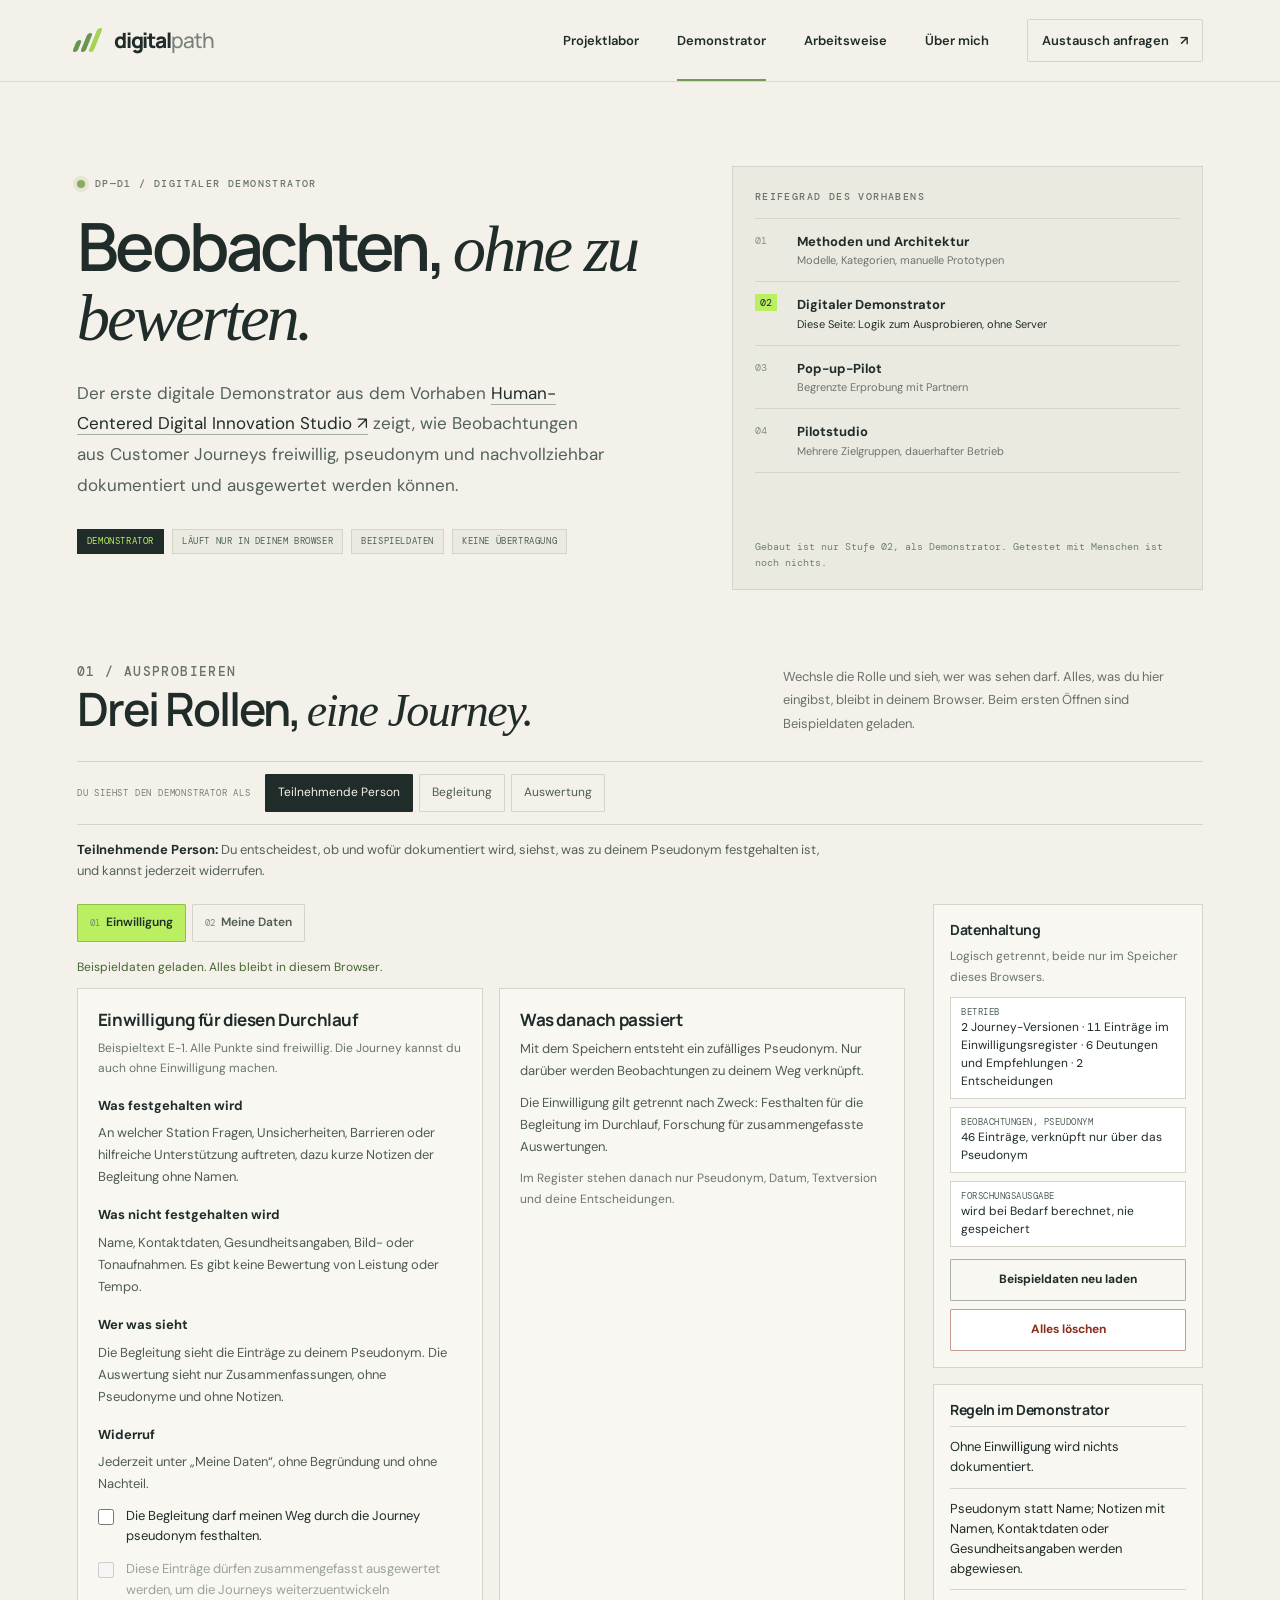
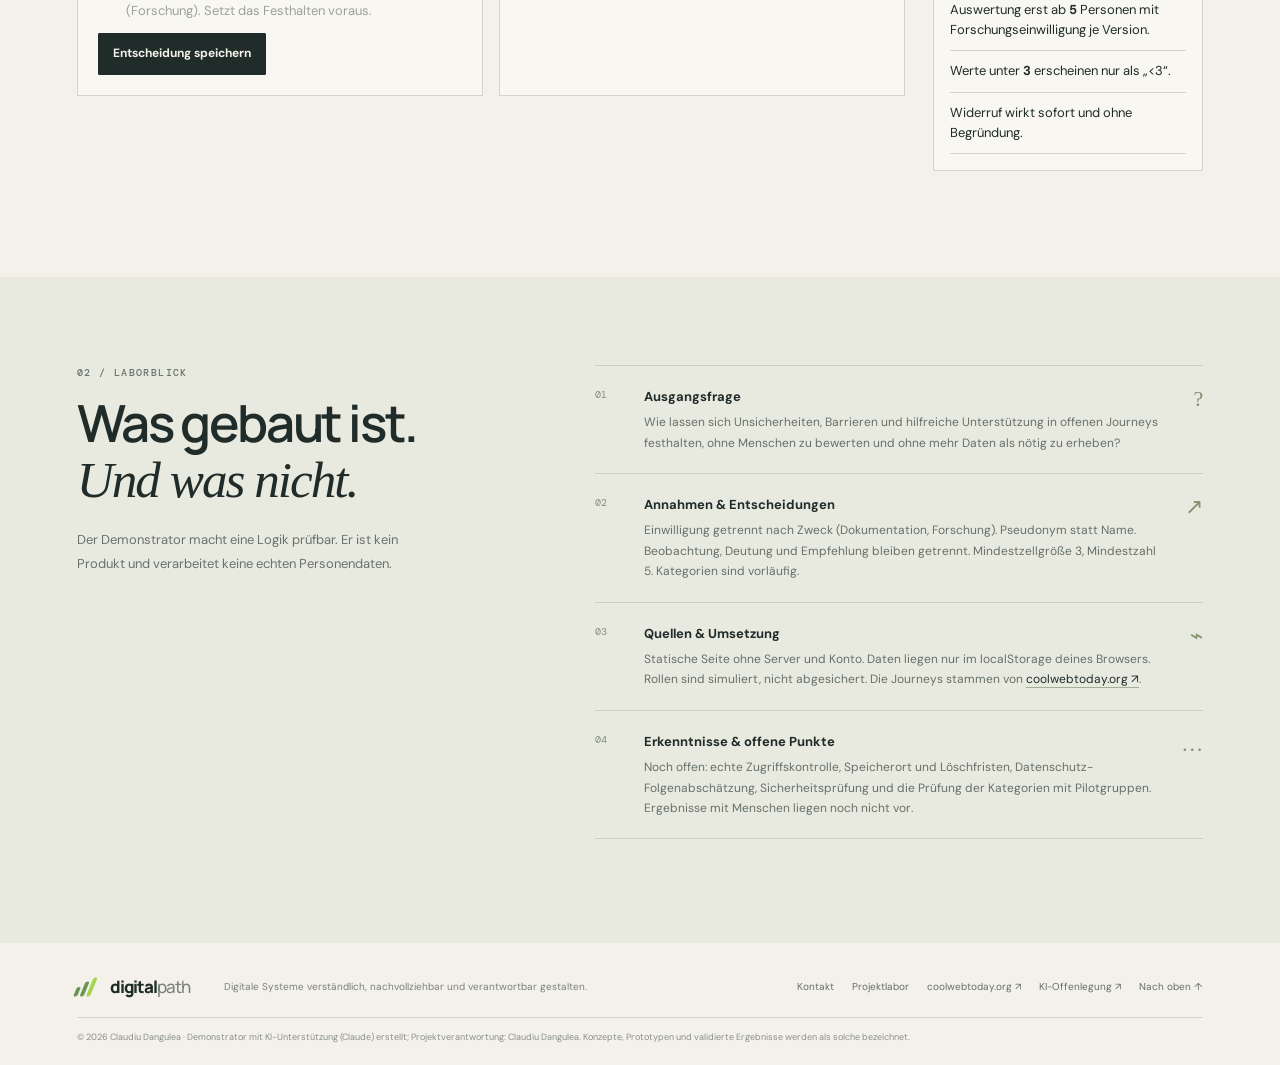
==== demonstrator/index.html @ 08c072a0 "Digitaler Demonstrator DP—D1 mit Einstieg im Projektlabor Co-Authored-By: Claude Opus 5.5 <noreply@a" ====
<!doctype html>
<html lang="de">
<head>
  <meta charset="utf-8">
  <meta name="viewport" content="width=device-width, initial-scale=1">
  <meta name="theme-color" content="#f3f1e9">
  <meta name="description" content="Erster digitaler Demonstrator im Digitalpath-Projektlabor: Beobachtungen aus Customer Journeys freiwillig, pseudonym und nachvollziehbar dokumentieren und auswerten. Läuft nur im Browser, mit Beispieldaten.">
  <meta property="og:title" content="Digitaler Demonstrator — Digitalpath">
  <meta property="og:description" content="Beobachten, ohne zu bewerten: Einwilligung, Widerruf, pseudonyme Dokumentation, getrennte Deutung und aggregierte Auswertung.">
  <meta property="og:type" content="website">
  <title>Digitaler Demonstrator — Digitalpath</title>
  <link rel="icon" href="../assets/favicon.svg" type="image/svg+xml">
  <link rel="preconnect" href="https://fonts.googleapis.com">
  <link rel="preconnect" href="https://fonts.gstatic.com" crossorigin>
  <link href="https://fonts.googleapis.com/css2?family=DM+Mono:wght@400;500&family=DM+Sans:wght@400;500;600;700&family=Manrope:wght@400;500;600;700;800&display=swap" rel="stylesheet">
  <link rel="stylesheet" href="../styles.css">
  <link rel="stylesheet" href="demonstrator.css">
  <script src="../script.js" defer></script>
  <script src="demonstrator.js" defer></script>
</head>
<body>
  <a class="skip-link" href="#hauptinhalt">Zum Inhalt springen</a>
  <header class="site-header">
    <a class="wordmark" href="../" aria-label="Digitalpath Startseite">
      <span class="brand-mark" aria-hidden="true"><i></i><i></i><i></i></span>
      <span>digital<span class="wordmark-light">path</span></span>
    </a>
    <button class="menu-toggle" type="button" aria-expanded="false" aria-controls="primary-nav" aria-label="Menü öffnen"><span></span><span></span></button>
    <nav id="primary-nav" class="primary-nav" aria-label="Hauptnavigation">
      <a href="../#labor">Projektlabor</a>
      <a class="nav-active" href="#demonstrator" aria-current="page">Demonstrator</a>
      <a href="../#methode">Arbeitsweise</a>
      <a href="../#profil">Über mich</a>
      <a class="nav-contact" href="../#kontakt">Austausch anfragen <span aria-hidden="true">↗</span></a>
    </nav>
  </header>

  <main id="hauptinhalt">
    <section class="hero demo-hero" id="start" aria-labelledby="hero-title">
      <div class="hero-copy">
        <p class="eyebrow"><span class="eyebrow-dot" aria-hidden="true"></span>DP—D1 / Digitaler Demonstrator</p>
        <h1 id="hero-title">Beobachten, <em>ohne zu bewerten.</em></h1>
        <p class="hero-lead">Der erste digitale Demonstrator aus dem Vorhaben <a class="inline-link" href="https://www.coolwebtoday.org/#vorhaben" target="_blank" rel="noreferrer">Human-Centered Digital Innovation Studio&nbsp;↗</a> zeigt, wie Beobachtungen aus Customer Journeys freiwillig, pseudonym und nachvollziehbar dokumentiert und ausgewertet werden können.</p>
        <ul class="demo-badges" aria-label="Eigenschaften">
          <li>Demonstrator</li>
          <li>Läuft nur in deinem Browser</li>
          <li>Beispieldaten</li>
          <li>Keine Übertragung</li>
        </ul>
      </div>
      <aside class="stages" aria-labelledby="stages-title">
        <p class="eyebrow" id="stages-title">Reifegrad des Vorhabens</p>
        <ol>
          <li><div><b>Methoden und Architektur</b><small>Modelle, Kategorien, manuelle Prototypen</small></div></li>
          <li class="is-now" aria-current="step"><div><b>Digitaler Demonstrator</b><small>Diese Seite: Logik zum Ausprobieren, ohne Server</small></div></li>
          <li><div><b>Pop-up-Pilot</b><small>Begrenzte Erprobung mit Partnern</small></div></li>
          <li><div><b>Pilotstudio</b><small>Mehrere Zielgruppen, dauerhafter Betrieb</small></div></li>
        </ol>
        <p class="stages-note">Gebaut ist nur Stufe 02, als Demonstrator. Getestet mit Menschen ist noch nichts.</p>
      </aside>
    </section>

    <section class="section-pad demo-section" id="demonstrator" aria-labelledby="demo-title">
      <div class="demo-head">
        <div><p class="eyebrow">01 / Ausprobieren</p><h2 id="demo-title">Drei Rollen, <em>eine Journey.</em></h2></div>
        <p>Wechsle die Rolle und sieh, wer was sehen darf. Alles, was du hier eingibst, bleibt in deinem Browser. Beim ersten Öffnen sind Beispieldaten geladen.</p>
      </div>

      <div class="role-bar" role="group" aria-label="Rolle wählen">
        <span>Du siehst den Demonstrator als</span>
        <div class="role-group" id="roles"></div>
      </div>
      <p class="role-note" id="role-note" aria-live="polite"></p>

      <div class="demo-layout">
        <div>
          <div class="tablist" role="tablist" id="tabs" aria-label="Bereiche dieser Rolle"></div>
          <p class="status-line" id="status" role="status" aria-live="polite"></p>
          <div class="panel" id="panel" role="tabpanel" tabindex="-1"></div>
        </div>
        <aside class="side" aria-labelledby="store-title">
          <div class="card">
            <h3 id="store-title">Datenhaltung</h3>
            <p class="small">Logisch getrennt, beide nur im Speicher dieses Browsers.</p>
            <div class="store" id="store"></div>
            <div class="actions">
              <button class="dbtn ghost" type="button" data-action="sample">Beispieldaten neu laden</button>
              <button class="dbtn warn" type="button" data-action="wipe">Alles löschen</button>
            </div>
          </div>
          <div class="card">
            <h3>Regeln im Demonstrator</h3>
            <ul class="list">
              <li>Ohne Einwilligung wird nichts dokumentiert.</li>
              <li>Pseudonym statt Name; Notizen mit Namen, Kontaktdaten oder Gesundheitsangaben werden abgewiesen.</li>
              <li>Auswertung erst ab <b>5</b> Personen mit Forschungseinwilligung je Version.</li>
              <li>Werte unter <b>3</b> erscheinen nur als „&lt;3“.</li>
              <li>Widerruf wirkt sofort und ohne Begründung.</li>
            </ul>
          </div>
        </aside>
      </div>
    </section>

    <section class="method-section section-pad demo-method" id="laborblick" aria-labelledby="look-title">
      <div class="method-heading"><p class="eyebrow">02 / Laborblick</p><h2 id="look-title">Was gebaut ist.<br><em>Und was nicht.</em></h2><p>Der Demonstrator macht eine Logik prüfbar. Er ist kein Produkt und verarbeitet keine echten Personendaten.</p></div>
      <div class="method-steps">
        <article class="method-step"><span class="step-no">01</span><div><h3>Ausgangsfrage</h3><p>Wie lassen sich Unsicherheiten, Barrieren und hilfreiche Unterstützung in offenen Journeys festhalten, ohne Menschen zu bewerten und ohne mehr Daten als nötig zu erheben?</p></div><span class="step-mark">?</span></article>
        <article class="method-step"><span class="step-no">02</span><div><h3>Annahmen &amp; Entscheidungen</h3><p>Einwilligung getrennt nach Zweck (Dokumentation, Forschung). Pseudonym statt Name. Beobachtung, Deutung und Empfehlung bleiben getrennt. Mindestzellgröße 3, Mindestzahl 5. Kategorien sind vorläufig.</p></div><span class="step-mark">↗</span></article>
        <article class="method-step"><span class="step-no">03</span><div><h3>Quellen &amp; Umsetzung</h3><p>Statische Seite ohne Server und Konto. Daten liegen nur im localStorage deines Browsers. Rollen sind simuliert, nicht abgesichert. Die Journeys stammen von <a class="inline-link" href="https://www.coolwebtoday.org/journeys.html" target="_blank" rel="noreferrer">coolwebtoday.org&nbsp;↗</a>.</p></div><span class="step-mark">⌁</span></article>
        <article class="method-step"><span class="step-no">04</span><div><h3>Erkenntnisse &amp; offene Punkte</h3><p>Noch offen: echte Zugriffskontrolle, Speicherort und Löschfristen, Datenschutz-Folgenabschätzung, Sicherheitsprüfung und die Prüfung der Kategorien mit Pilotgruppen. Ergebnisse mit Menschen liegen noch nicht vor.</p></div><span class="step-mark">…</span></article>
      </div>
    </section>
  </main>

  <footer class="site-footer"><a class="wordmark footer-mark" href="../"><span class="brand-mark" aria-hidden="true"><i></i><i></i><i></i></span><span>digital<span class="wordmark-light">path</span></span></a><span>Digitale Systeme verständlich, nachvollziehbar und verantwortbar gestalten.</span><div class="footer-links"><a href="mailto:claudiu@dangulea.at">Kontakt</a><a href="../#labor">Projektlabor</a><a href="https://www.coolwebtoday.org" target="_blank" rel="noreferrer">coolwebtoday.org ↗</a><a href="https://github.com/intiequals1/digitalpath-site/blob/main/AI_USAGE.md">KI-Offenlegung ↗</a><a href="#start">Nach oben ↑</a></div><small>© <span id="year">2026</span> Claudiu Dangulea · Demonstrator mit KI-Unterstützung (Claude) erstellt; Projektverantwortung: Claudiu Dangulea. Konzepte, Prototypen und validierte Ergebnisse werden als solche bezeichnet.</small></footer>
</body>
</html>
---- styles.css ----
@charset "UTF-8";
:root{--paper:#f3f1e9;--paper-deep:#e8e5d9;--ink:#202c2a;--muted:#68716d;--line:#d4d4c8;--accent:#b9ef61;--accent-dark:#42652e;--blue:#cadcd5;--serif:Georgia,"Times New Roman",serif;--sans:"DM Sans",Arial,sans-serif;--display:Manrope,"DM Sans",Arial,sans-serif;--mono:"DM Mono",monospace;--page:1320px}*{box-sizing:border-box}html{scroll-behavior:smooth;scroll-padding-top:90px}body{margin:0;background:var(--paper);color:var(--ink);font-family:var(--sans);font-size:15px;line-height:1.65;-webkit-font-smoothing:antialiased}a{color:inherit;text-decoration:none}button{font:inherit}.skip-link{position:absolute;left:12px;top:-60px;background:var(--accent);padding:10px 14px;z-index:99}.skip-link:focus{top:12px}.site-header{height:82px;padding:0 max(6vw,24px);display:flex;align-items:center;justify-content:space-between;border-bottom:1px solid rgba(32,44,42,.13);position:sticky;top:0;z-index:10;background:rgba(243,241,233,.93);backdrop-filter:blur(16px)}.wordmark{display:inline-flex;align-items:center;gap:12px;font-family:var(--display);font-size:21px;font-weight:800;letter-spacing:-1.1px}.wordmark-light{font-weight:500;color:#78827a}.brand-mark{width:25px;height:24px;display:inline-flex;align-items:flex-end;gap:3px;transform:skew(-22deg)}.brand-mark i{display:block;width:5px;border-radius:4px;background:#6a9450}.brand-mark i:nth-child(1){height:12px}.brand-mark i:nth-child(2){height:19px}.brand-mark i:nth-child(3){height:24px;background:#a4d454}.primary-nav{display:flex;align-items:center;gap:38px;font-size:13px;font-weight:600}.primary-nav>a{transition:color .2s ease}.primary-nav>a:hover{color:var(--accent-dark)}.primary-nav .nav-active{position:relative}.nav-active:after{content:"";position:absolute;bottom:-30px;left:0;width:100%;height:2px;background:#77965c}.primary-nav .nav-contact{padding:10px 14px;border:1px solid var(--line);border-radius:2px}.nav-contact span{margin-left:8px}.menu-toggle{display:none}
.hero{padding:84px max(6vw,24px) 0;max-width:var(--page);margin:auto;display:grid;grid-template-columns:1.1fr .9fr;column-gap:7%;align-items:center}.hero-copy{padding:10px 0 37px}.eyebrow{font:500 10px/1.5 var(--mono);letter-spacing:1.4px;text-transform:uppercase;color:#68746b;display:flex;gap:10px;align-items:center;margin:0 0 22px}.eyebrow-dot{height:8px;width:8px;background:#8aaa5d;border-radius:50%;box-shadow:0 0 0 4px rgba(138,170,93,.15)}h1,h2,h3,h4,p{margin-top:0}h1{font:600 clamp(46px,6vw,82px)/.99 var(--display);letter-spacing:-5px;margin:0 0 27px}h1 em,h2 em{font-family:var(--serif);font-weight:400;letter-spacing:-3px}.hero-lead{font-size:17px;line-height:1.8;color:#53605b;max-width:530px;margin-bottom:29px}.hero-actions{display:flex;align-items:center;gap:22px;flex-wrap:wrap}.button{display:inline-flex;align-items:center;gap:25px;padding:15px 18px;font-size:12px;font-weight:700;transition:transform .2s ease,background .2s ease}.button:hover{transform:translateY(-2px)}.button-dark{background:var(--ink);color:var(--paper)}.button-dark:hover{background:#40564c}.hero-note{max-width:190px;font-size:10px;line-height:1.5;color:var(--muted);display:flex;align-items:flex-start;gap:7px}.pulse{flex:none;width:7px;height:7px;border-radius:50%;background:#93b85d;margin-top:4px;box-shadow:0 0 0 4px rgba(147,184,93,.16)}.hero-art{height:340px;position:relative;overflow:hidden;background:#10252a url("assets/lab-banner.jpg") center 54%/cover no-repeat;isolation:isolate}.hero-art:before{content:"";position:absolute;inset:0;background:linear-gradient(180deg,rgba(17,37,41,.62),transparent 25%,transparent 72%,rgba(17,37,41,.76))}.art-topline,.art-caption{position:absolute;z-index:1;left:21px;right:21px;display:flex;justify-content:space-between;color:#eff2e8;font:9px var(--mono);letter-spacing:1px}.art-topline{top:18px}.art-caption{bottom:18px;text-transform:uppercase}.caption-index{color:var(--accent)}.art-crosshair{position:absolute;width:65px;height:65px;left:50%;top:50%;transform:translate(-50%,-50%);border:1px solid rgba(243,241,233,.5);border-radius:50%}.art-crosshair:before,.art-crosshair:after{content:"";position:absolute;background:rgba(243,241,233,.5)}.art-crosshair:before{height:1px;width:92px;left:-14px;top:31px}.art-crosshair:after{width:1px;height:92px;left:31px;top:-14px}.art-crosshair span:first-child{position:absolute;width:7px;height:7px;background:var(--accent);border-radius:50%;left:27px;top:27px;z-index:1}.hero-bottom{grid-column:1/-1;border-top:1px solid var(--line);padding:14px 0 0;display:flex;justify-content:space-between;color:#79817b;font:9px var(--mono);letter-spacing:.6px;text-transform:uppercase}.section-pad{padding-left:max(6vw,24px);padding-right:max(6vw,24px);max-width:var(--page);margin:0 auto}.lab-section{padding-top:121px;padding-bottom:115px}.section-heading{display:flex;align-items:flex-end;justify-content:space-between;gap:40px;margin-bottom:48px}.section-heading .eyebrow,.method-heading .eyebrow,.profile-copy .eyebrow,.contact-section .eyebrow{margin-bottom:15px}.section-heading h2,.method-heading h2,.profile-copy h2,.contact-section h2{font:600 clamp(34px,4vw,52px)/1.08 var(--display);letter-spacing:-2.4px;margin:0}.section-heading h2 em,.method-heading h2 em,.profile-copy h2 em,.contact-section h2 em{font-family:var(--serif);font-weight:400;letter-spacing:-2px}.section-intro{max-width:365px;color:#69716c;font-size:13px;line-height:1.8;margin:0 0 5px}.lab-toolbar{border-top:1px solid var(--line);border-bottom:1px solid var(--line);display:flex;align-items:center;justify-content:space-between;gap:20px;padding:11px 0;margin-bottom:51px}.filter-group{display:flex;gap:7px;flex-wrap:wrap}.filter-button{border:1px solid transparent;background:transparent;color:#68726b;border-radius:1px;padding:8px 11px;font-size:11px;cursor:pointer;transition:all .2s}.filter-button:hover{border-color:var(--line);color:var(--ink)}.filter-button.is-active{background:var(--ink);color:#f5f3eb}.filter-button span{font:9px var(--mono);margin-left:7px;color:#a7d56a}.result-count{font:9px var(--mono);color:#778079;white-space:nowrap}.project-group{margin-bottom:45px}.group-label{display:flex;align-items:center;gap:12px;margin-bottom:17px}.group-number{width:23px;height:23px;display:grid;place-items:center;background:var(--blue);font:10px var(--mono)}.group-label h3{margin:0;font-size:13px;font-weight:700}.group-rule{height:1px;background:var(--line);flex:1}.group-count{font:9px var(--mono);color:#79817b}.project-grid{display:grid;grid-template-columns:repeat(4,1fr);border-left:1px solid var(--line);border-top:1px solid var(--line)}.project-card{min-height:280px;padding:18px 17px 14px;border-right:1px solid var(--line);border-bottom:1px solid var(--line);display:flex;flex-direction:column;position:relative;transition:background .25s}.project-card:hover{background:#eeede4}.project-card-featured{background:#ebeae0}.card-top{display:flex;justify-content:space-between;align-items:center;gap:8px;margin-bottom:26px}.project-index,.project-type{font:8px var(--mono);text-transform:uppercase;letter-spacing:.5px}.project-index{color:#7b8b78}.project-type{color:#81867d;text-align:right}.project-card h4{font:700 22px/1.08 var(--display);letter-spacing:-.8px;margin:0 0 11px;overflow-wrap:anywhere}.card-copy{font-size:11px;line-height:1.65;color:#6c756f;margin:0 0 15px}.project-detail{margin-top:auto;border-top:1px solid var(--line);font-size:10px}.project-detail summary{list-style:none;display:flex;justify-content:space-between;align-items:center;cursor:pointer;padding:11px 0 2px;color:#4e6154;font-weight:600}.project-detail summary::-webkit-details-marker{display:none}.detail-icon{font-size:17px;font-weight:400;transition:transform .2s}.project-detail[open] .detail-icon{transform:rotate(45deg)}.project-detail>div{padding:8px 0 4px}.project-detail>div p{font-size:10px;line-height:1.7;color:#626d66;margin-bottom:10px}.detail-meta{font:8px var(--mono);color:#84917e;text-transform:uppercase;letter-spacing:.4px}.project-card-note{background:#f0eee3}.project-card-question{background:var(--ink);color:var(--paper)}.project-card-question .project-type,.project-card-question .card-copy{color:#b4c0b6}.project-card-question .project-index{color:var(--accent)}.question-mark{position:absolute;right:18px;top:41px;color:var(--accent);font:italic 56px/1 var(--serif)}.project-card-question h4{font-size:20px}.text-link{display:inline-flex;align-items:center;gap:13px;font-size:11px;font-weight:700;border-bottom:1px solid #a1af9c;padding-bottom:4px;width:max-content;transition:gap .2s}.text-link:hover{gap:18px}.project-card-question .text-link{color:var(--accent);margin-top:auto;border-color:#53645a}.lab-footnote{display:flex;gap:11px;align-items:flex-start;margin:2px 0 0;color:#778078;font-size:10px;line-height:1.65}.footnote-icon{flex:none;border:1px solid #aab4a8;width:15px;height:15px;border-radius:50%;display:grid;place-items:center;font:9px var(--serif);color:#607165}
.method-section{padding-top:88px;padding-bottom:104px;background:#e8e9df;max-width:none;display:grid;grid-template-columns:minmax(260px,.8fr) minmax(450px,1.2fr);gap:10%;align-items:start}.method-heading{max-width:440px}.method-heading h2{margin-bottom:21px}.method-heading>p:last-child{font-size:13px;line-height:1.8;color:#69736c;max-width:350px}.method-steps{border-top:1px solid #c8cfc5}.method-step{display:grid;grid-template-columns:38px 1fr 30px;gap:11px;align-items:start;padding:20px 0;border-bottom:1px solid #c8cfc5}.step-no{font:10px var(--mono);color:#84917c;padding-top:2px}.method-step h3{font-size:13px;margin:0 0 5px}.method-step p{font-size:11px;color:#66716a;margin:0;line-height:1.7}.step-mark{font:22px var(--serif);color:#82916f;text-align:right}.profile-section{padding-top:119px;padding-bottom:125px;display:grid;grid-template-columns:.8fr 1fr;gap:12%;align-items:center}.profile-image{min-height:350px;background:#14272b url("assets/lab-banner.jpg") center/cover no-repeat;position:relative}.profile-image:after{content:"PERSPEKTIVE / VERANTWORTUNG";position:absolute;bottom:16px;left:17px;color:#e5eadf;font:9px var(--mono);letter-spacing:1px}.profile-copy h2{margin:0 0 25px}.profile-copy>p:not(.eyebrow){font-size:13px;line-height:1.85;color:#657069}.profile-copy .text-link{margin-top:7px}.contact-section{background:var(--ink);color:var(--paper);padding:74px max(10vw,24px);display:grid;grid-template-columns:1fr .7fr;gap:7%;align-items:end;position:relative;overflow:hidden}.contact-section .eyebrow{color:#b2c3ae}.contact-section h2{font-size:clamp(38px,4vw,55px)}.contact-copy{max-width:410px;z-index:1}.contact-copy p{font-size:12px;line-height:1.85;color:#bbc5bb;margin-bottom:22px}.button-accent{background:var(--accent);color:var(--ink)}.button-accent:hover{background:#d0f692}.contact-stamp{position:absolute;right:7%;top:25%;width:122px;height:122px;border:1px solid rgba(227,237,220,.17);border-radius:50%;display:flex;flex-direction:column;justify-content:center;align-items:center;gap:2px;transform:rotate(14deg);color:rgba(227,237,220,.5);font:8px var(--mono);letter-spacing:1px}.contact-stamp b{color:var(--accent);font:24px var(--sans);margin-top:3px}.site-footer{padding:30px max(6vw,24px) 21px;max-width:var(--page);margin:auto;display:grid;grid-template-columns:auto 1fr auto;gap:15px 34px;align-items:center}.footer-mark{font-size:17px}.footer-mark .brand-mark{transform:scale(.8) skew(-22deg);transform-origin:left center;margin-right:-4px}.site-footer>span{font-size:10px;color:#79817a}.footer-links{display:flex;gap:18px;font-size:10px;color:#637069}.footer-links a:hover{color:var(--accent-dark)}.site-footer small{grid-column:1/-1;border-top:1px solid var(--line);padding-top:12px;color:#899088;font-size:9px}
@media(max-width:1000px){.hero{column-gap:4%}.project-grid{grid-template-columns:repeat(2,1fr)}.project-card{min-height:260px}.method-section{gap:6%}.contact-stamp{opacity:.45;right:3%}.site-footer{grid-template-columns:auto 1fr}.footer-links{grid-column:1/-1;grid-row:2}.site-footer small{grid-row:3}}
@media(max-width:700px){.site-header{height:70px;padding:0 22px}.primary-nav{display:none;position:absolute;top:69px;left:0;right:0;background:var(--paper);padding:22px;align-items:stretch;gap:0;border-bottom:1px solid var(--line);flex-direction:column}.primary-nav.is-open{display:flex}.primary-nav>a{padding:13px 0;border-bottom:1px solid var(--line)}.primary-nav .nav-contact{border:0;padding:14px 0}.nav-active:after{display:none}.menu-toggle{width:38px;height:38px;border:1px solid var(--line);background:none;display:grid;align-content:center;gap:5px;justify-content:center}.menu-toggle span{display:block;width:16px;height:1px;background:var(--ink)}.hero{padding-top:57px;grid-template-columns:1fr;row-gap:30px}.hero-copy{padding-bottom:0}h1{font-size:clamp(48px,12vw,68px);letter-spacing:-3.5px}.hero-lead{font-size:15px}.hero-art{height:260px}.hero-bottom{font-size:8px;gap:15px}.section-pad{padding-left:22px;padding-right:22px}.lab-section{padding-top:78px;padding-bottom:80px}.section-heading{display:block;margin-bottom:28px}.section-heading h2,.method-heading h2,.profile-copy h2{font-size:37px}.section-intro{margin-top:17px}.lab-toolbar{align-items:flex-start;flex-direction:column;margin-bottom:37px;gap:5px}.filter-group{gap:4px}.filter-button{font-size:10px;padding:7px 8px}.result-count{align-self:flex-end}.project-grid{grid-template-columns:1fr 1fr}.project-card{min-height:265px;padding:14px 12px}.card-top{align-items:flex-start;flex-direction:column;gap:6px;margin-bottom:22px}.project-type{text-align:left}.project-card h4{font-size:19px}.card-copy{font-size:10px}.project-detail summary{font-size:9px}.group-label{gap:8px}.group-label h3{font-size:11px}.group-count{font-size:8px}.method-section{padding:70px 22px;grid-template-columns:1fr;gap:20px}.method-heading{max-width:100%}.profile-section{padding-top:78px;padding-bottom:78px;grid-template-columns:1fr;gap:27px}.profile-image{min-height:230px;order:2}.profile-copy{order:1}.contact-section{padding:64px 22px;grid-template-columns:1fr;gap:25px}.contact-section h2{font-size:42px}.contact-stamp{right:20px;top:22px;width:80px;height:80px;opacity:.35}.contact-stamp span{font-size:6px}.contact-stamp b{font-size:17px}.site-footer{padding:25px 22px 18px;grid-template-columns:1fr;gap:10px}.site-footer>span{max-width:300px}.footer-links{grid-column:1;grid-row:auto;flex-wrap:wrap}.site-footer small{grid-row:auto}.footer-mark{grid-row:1}}
@media(max-width:390px){.project-grid{grid-template-columns:1fr}.project-card{min-height:225px}.card-top{flex-direction:row}.project-card h4{font-size:21px}.hero-bottom span:last-child{max-width:120px;text-align:right}}
@media(prefers-reduced-motion:reduce){*,*::before,*::after{scroll-behavior:auto!important;transition:none!important;animation:none!important}}

.contribute-section{padding-top:4px;padding-bottom:104px}
.contribute-inner{background:#e8e9df;border:1px solid var(--line);padding:42px clamp(22px,5vw,64px);display:grid;grid-template-columns:.8fr 1.2fr;gap:8%;align-items:start}
.contribute-inner h2{font:600 clamp(32px,4vw,46px)/1.08 var(--display);letter-spacing:-2px;margin:0}
.contribute-inner h2 em{font-family:var(--serif);font-weight:400;letter-spacing:-2px}
.contribute-copy{max-width:590px}
.contribute-copy p{font-size:12px;line-height:1.8;color:#5f6a62;margin:0 0 14px}
.contribute-actions{display:flex;align-items:center;gap:20px;flex-wrap:wrap;margin-top:22px}
.contribute-note{font:10px var(--mono);color:#718074;margin-top:16px!important}
@media(max-width:700px){.contribute-section{padding-bottom:75px}.contribute-inner{grid-template-columns:1fr;gap:24px;padding:28px 22px}}
---- demonstrator/demonstrator.css ----
/* Digitaler Demonstrator: ergänzt styles.css, ändert sie nicht. */
.demo-hero .hero-copy{padding-bottom:30px}
.demo-hero h1{font-size:clamp(40px,5.2vw,70px);letter-spacing:-3.5px}
.inline-link{border-bottom:1px solid #a1af9c;color:var(--ink)}
.inline-link:hover{color:var(--accent-dark);border-color:var(--accent-dark)}
.demo-badges{display:flex;flex-wrap:wrap;gap:8px;margin:0 0 6px;padding:0;list-style:none}
.demo-badges li{font:9px/1 var(--mono);letter-spacing:.6px;text-transform:uppercase;border:1px solid var(--line);padding:7px 9px;color:#4e6154;background:#ebeae0}
.demo-badges li:first-child{background:var(--ink);color:var(--accent);border-color:var(--ink)}

.stages{border:1px solid var(--line);background:#ebeae0;padding:22px 22px 18px;align-self:stretch;display:flex;flex-direction:column}
.stages .eyebrow{margin-bottom:14px}
.stages ol{list-style:none;margin:0;padding:0;counter-reset:st;border-top:1px solid var(--line)}
.stages li{counter-increment:st;display:grid;grid-template-columns:34px 1fr;gap:8px;padding:12px 0;border-bottom:1px solid var(--line);font-size:13px;color:#6c756f}
.stages li:before{content:counter(st,decimal-leading-zero);font:10px var(--mono);color:#84917c;padding-top:3px}
.stages li b{display:block;color:var(--ink);font-size:13px}
.stages li small{font-size:11px;line-height:1.55;display:block}
.stages li.is-now{color:var(--ink)}
.stages li.is-now:before{color:var(--ink);background:var(--accent);width:max-content;height:max-content;padding:2px 5px}
.stages .stages-note{margin:auto 0 0;padding-top:14px;font:10px/1.6 var(--mono);color:#718074}

.demo-section{padding-top:70px;padding-bottom:90px}
.demo-head{display:flex;align-items:flex-end;justify-content:space-between;gap:30px;margin-bottom:26px}
.demo-head h2{font:600 clamp(30px,3.6vw,46px)/1.08 var(--display);letter-spacing:-2px;margin:0}
.demo-head h2 em{font-family:var(--serif);font-weight:400;letter-spacing:-1.5px}
.demo-head p{max-width:420px;color:#69716c;font-size:13px;line-height:1.8;margin:0}

.role-bar{border-top:1px solid var(--line);border-bottom:1px solid var(--line);padding:12px 0;display:flex;flex-wrap:wrap;align-items:center;gap:8px 14px}
.role-bar>span{font:9px var(--mono);letter-spacing:.8px;text-transform:uppercase;color:#778079}
.role-group{display:flex;flex-wrap:wrap;gap:6px}
.role-button,.tab-button,.chip{border:1px solid var(--line);background:transparent;color:#4f5b55;padding:8px 12px;font-size:12px;cursor:pointer;border-radius:1px;transition:background .15s,color .15s,border-color .15s}
.role-button:hover,.tab-button:hover,.chip:hover{border-color:#9aa59a;color:var(--ink)}
.role-button[aria-pressed=true]{background:var(--ink);color:#f5f3eb;border-color:var(--ink)}
.role-note{margin:14px 0 0;font-size:13px;color:#56625c;max-width:760px}
.role-note b{color:var(--ink)}

.demo-layout{display:grid;grid-template-columns:minmax(0,1fr) 270px;gap:28px;margin-top:22px;align-items:start}
.tablist{display:flex;flex-wrap:wrap;gap:6px;margin-bottom:16px}
.tab-button{font-weight:600}
.tab-button[aria-selected=true]{background:var(--accent);border-color:#8fbf45;color:var(--ink)}
.tab-button .tab-no{font:9px var(--mono);color:#7b8b78;margin-right:6px}
.panel{min-height:320px}
.panel:focus{outline:none}

.card{background:#f8f7f1;border:1px solid var(--line);padding:20px;margin-bottom:16px}
.card h3{font:700 17px/1.25 var(--display);letter-spacing:-.4px;margin:0 0 8px}
.card h4{font-size:13px;margin:16px 0 6px}
.card p{font-size:13px;line-height:1.7;color:#4f5b55;margin:0 0 10px}
.card .small,.small{font-size:12px;color:#6c756f}
.cols{display:grid;grid-template-columns:repeat(2,minmax(0,1fr));gap:16px}
.cols-3{display:grid;grid-template-columns:repeat(3,minmax(0,1fr));gap:12px}
.cols>.card,.cols-3>.card{margin-bottom:0}

.field{display:grid;gap:5px;margin:0 0 14px}
.field>label,.field>span.label,.fieldset-label{font:10px var(--mono);letter-spacing:.6px;text-transform:uppercase;color:#5d6b62}
.field input,.field select,.field textarea{width:100%;font:inherit;font-size:14px;color:var(--ink);background:#fff;border:1px solid #c6c8bc;border-radius:1px;padding:9px 10px}
.field textarea{min-height:76px;resize:vertical}
.field input:focus,.field select:focus,.field textarea:focus,.chip:focus-visible,.role-button:focus-visible,.tab-button:focus-visible,.dbtn:focus-visible,.check input:focus-visible{outline:2px solid #6a9450;outline-offset:2px}
.field-row{display:grid;grid-template-columns:repeat(2,minmax(0,1fr));gap:12px}
.counter{font:10px var(--mono);color:#7b847d;justify-self:end}

.check{display:grid;grid-template-columns:20px 1fr;gap:8px;align-items:start;font-size:13px;line-height:1.6;margin:0 0 12px;color:var(--ink)}
.check input{width:16px;height:16px;margin:3px 0 0;accent-color:#42652e}
.check.is-disabled{color:#9aa29b}

.chips{display:flex;flex-wrap:wrap;gap:6px;margin:0 0 14px}
.chip{font-size:12px;padding:7px 10px;background:#fff}
.chip[aria-pressed=true]{background:var(--ink);color:#f5f3eb;border-color:var(--ink)}

.dbtn{display:inline-flex;align-items:center;gap:10px;border:1px solid var(--ink);background:var(--ink);color:var(--paper);padding:10px 14px;font-size:12px;font-weight:700;cursor:pointer;border-radius:1px}
.dbtn:hover{background:#40564c}
.dbtn[disabled]{opacity:.45;cursor:not-allowed}
.dbtn.ghost{background:transparent;color:var(--ink);border-color:#a9b1a6}
.dbtn.ghost:hover{background:#ebeae0}
.dbtn.warn{background:#fff;color:#8a2f1d;border-color:#c79b8f}
.dbtn.warn:hover{background:#f7ece8}
.dbtn.mini{padding:5px 8px;font-size:11px;font-weight:600}
.actions{display:flex;flex-wrap:wrap;gap:8px;align-items:center;margin-top:6px}

.notice{border-left:3px solid #8fbf45;background:#eef3e2;padding:10px 12px;font-size:13px;line-height:1.6;color:#33443a;margin:0 0 14px}
.notice.warn{border-color:#c8873d;background:#f8efe1;color:#5b3d15}
.notice.stop{border-color:#b4533a;background:#f7e8e3;color:#6b2616}
.notice p{margin:0}

.pseudonym{font:500 30px/1.1 var(--mono);letter-spacing:2px;background:var(--ink);color:var(--accent);display:inline-block;padding:10px 14px;margin:6px 0 12px}
.ref{font:10px var(--mono);color:#5f7a52;background:#e7efd9;padding:2px 5px;white-space:nowrap}
.tag{font:9px var(--mono);letter-spacing:.4px;text-transform:uppercase;color:#56625c;border:1px solid var(--line);padding:2px 5px;white-space:nowrap;background:#fff}
.tag.ok{color:#2f4e22;border-color:#a9cf7a;background:#eef6e2}
.tag.off{color:#7d3a2a;border-color:#d9b2a7;background:#f8ece8}

.list{list-style:none;margin:0;padding:0;border-top:1px solid var(--line)}
.list li{padding:10px 0;border-bottom:1px solid var(--line);font-size:13px;line-height:1.55;display:grid;gap:4px}
.list .meta{display:flex;flex-wrap:wrap;gap:6px;align-items:center}
.list .note{color:#56625c}
.list.scroll{max-height:460px;overflow:auto;padding-right:4px}
.list label.pick{display:grid;grid-template-columns:20px 1fr;gap:8px;cursor:pointer}
.list label.pick input{margin-top:3px;accent-color:#42652e}

.station-row{display:grid;grid-template-columns:28px minmax(0,1fr) auto;gap:10px;align-items:center;padding:10px 0;border-bottom:1px solid var(--line);font-size:13px}
.station-row .no{font:10px var(--mono);color:#84917c}
.station-row.is-off .title{color:#9aa29b;text-decoration:line-through}
.station-row .ctrl{display:flex;gap:4px;align-items:center}
.station-row .ctrl label{font-size:12px;display:flex;gap:5px;align-items:center;margin-right:6px}
.station-row .new{font:9px var(--mono);color:#42652e;margin-left:6px}

.table-wrap{overflow-x:auto;border:1px solid var(--line);background:#fff;margin:0 0 14px}
.dtable{border-collapse:collapse;width:100%;font-size:12px;min-width:560px}
.dtable th,.dtable td{border-bottom:1px solid #e3e3da;padding:8px 9px;text-align:left;vertical-align:top}
.dtable thead th{font:9px var(--mono);letter-spacing:.5px;text-transform:uppercase;color:#5d6b62;background:#f3f2ea;position:sticky;top:0}
.dtable td.num,.dtable th.num{text-align:center;font-family:var(--mono)}
.dtable td.sup{color:#8a7a5a;font-style:italic}
.dtable td.zero{color:#b6bbb3}
.dtable tbody th{font-weight:600;font-size:12px;min-width:150px}
.dtable caption{caption-side:bottom;text-align:left;padding:8px 9px;font-size:11px;color:#6c756f}

.bars{display:grid;gap:8px;margin:4px 0 14px}
.bar{display:grid;grid-template-columns:minmax(120px,190px) minmax(0,1fr) 46px;gap:10px;align-items:center;font-size:12px}
.bar .track{height:12px;background:#ebeae0;position:relative}
.bar .fill{position:absolute;inset:0 auto 0 0;background:#6a9450}
.bar .val{font:11px var(--mono);text-align:right;color:#4e6154}
.bar.is-sup .fill{background:repeating-linear-gradient(45deg,#d8d6c6 0 4px,#ebeae0 4px 8px)}

.stat-row{display:flex;flex-wrap:wrap;gap:10px;margin:0 0 14px}
.stat{border:1px solid var(--line);background:#fff;padding:10px 12px;min-width:130px}
.stat b{display:block;font:600 24px/1.1 var(--display)}
.stat span{font:9px var(--mono);text-transform:uppercase;letter-spacing:.5px;color:#6c756f}

.board-col h4{font:10px var(--mono);letter-spacing:.6px;text-transform:uppercase;color:#5d6b62;margin:0 0 4px}
.board-col>p.small{margin-bottom:10px}

.side .card{padding:16px}
.side h3{font-size:14px}
.store{display:grid;gap:8px;margin:8px 0 12px}
.store div{border:1px solid var(--line);background:#fff;padding:8px 10px;font-size:12px;line-height:1.5}
.store b{display:block;font:9px var(--mono);letter-spacing:.5px;text-transform:uppercase;color:#4e6154}
.store em{font-style:normal;font-family:var(--mono);color:var(--ink)}
.side .actions{flex-direction:column;align-items:stretch}
.side .dbtn{justify-content:center}

.status-line{min-height:20px;font-size:12px;color:#42652e;margin:0 0 10px}

.demo-method .method-step p{font-size:12px}

@media(max-width:1000px){.demo-layout{grid-template-columns:minmax(0,1fr)}.side{order:2}.cols-3{grid-template-columns:1fr}}
@media(max-width:700px){
  .demo-hero h1{font-size:clamp(38px,11vw,54px);letter-spacing:-2.5px}
  .demo-section{padding-top:50px;padding-bottom:64px}
  .demo-head{display:block}.demo-head p{margin-top:12px}
  .cols,.field-row{grid-template-columns:1fr}
  .card{padding:16px}
  .bar{grid-template-columns:minmax(0,1fr) 40px}.bar .track{grid-column:1/-1;grid-row:2}
  .station-row{grid-template-columns:22px minmax(0,1fr)}.station-row .ctrl{grid-column:2;flex-wrap:wrap}
  .pseudonym{font-size:24px}
}
.side .list li{display:block}
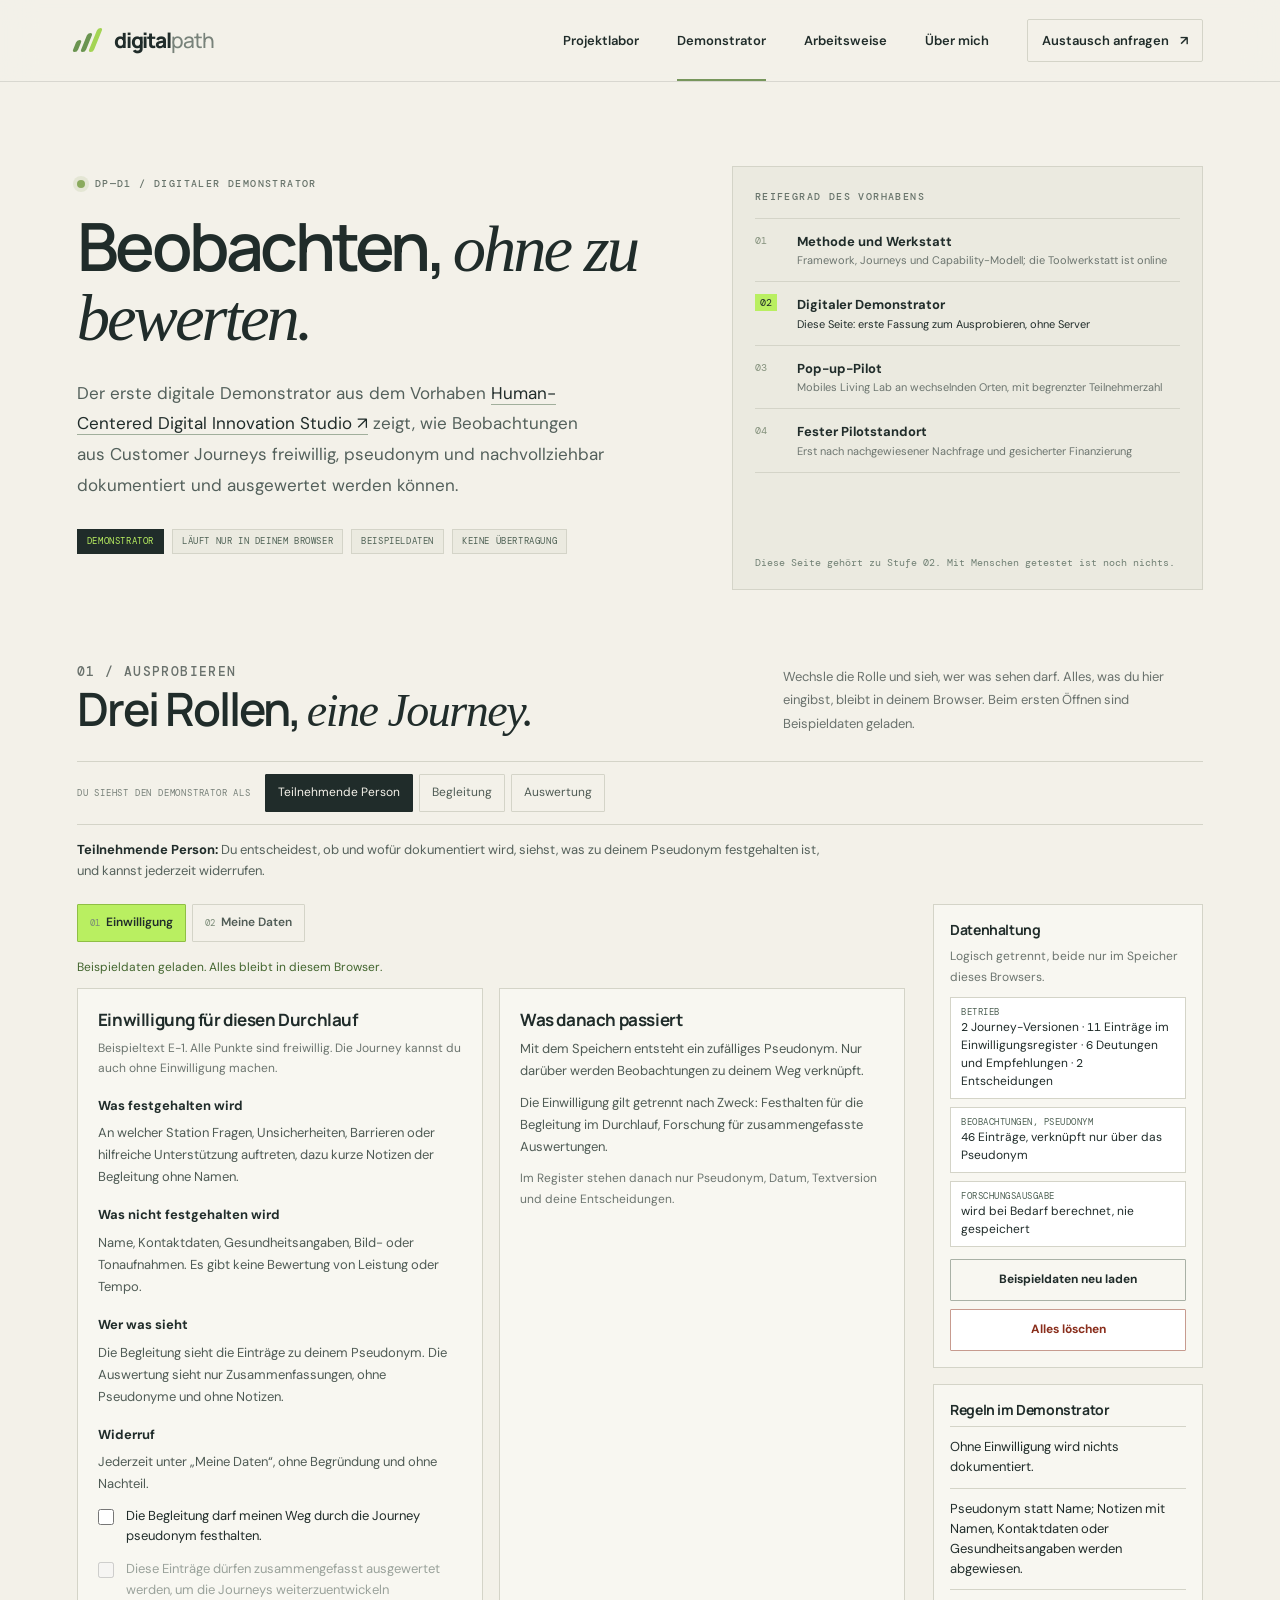
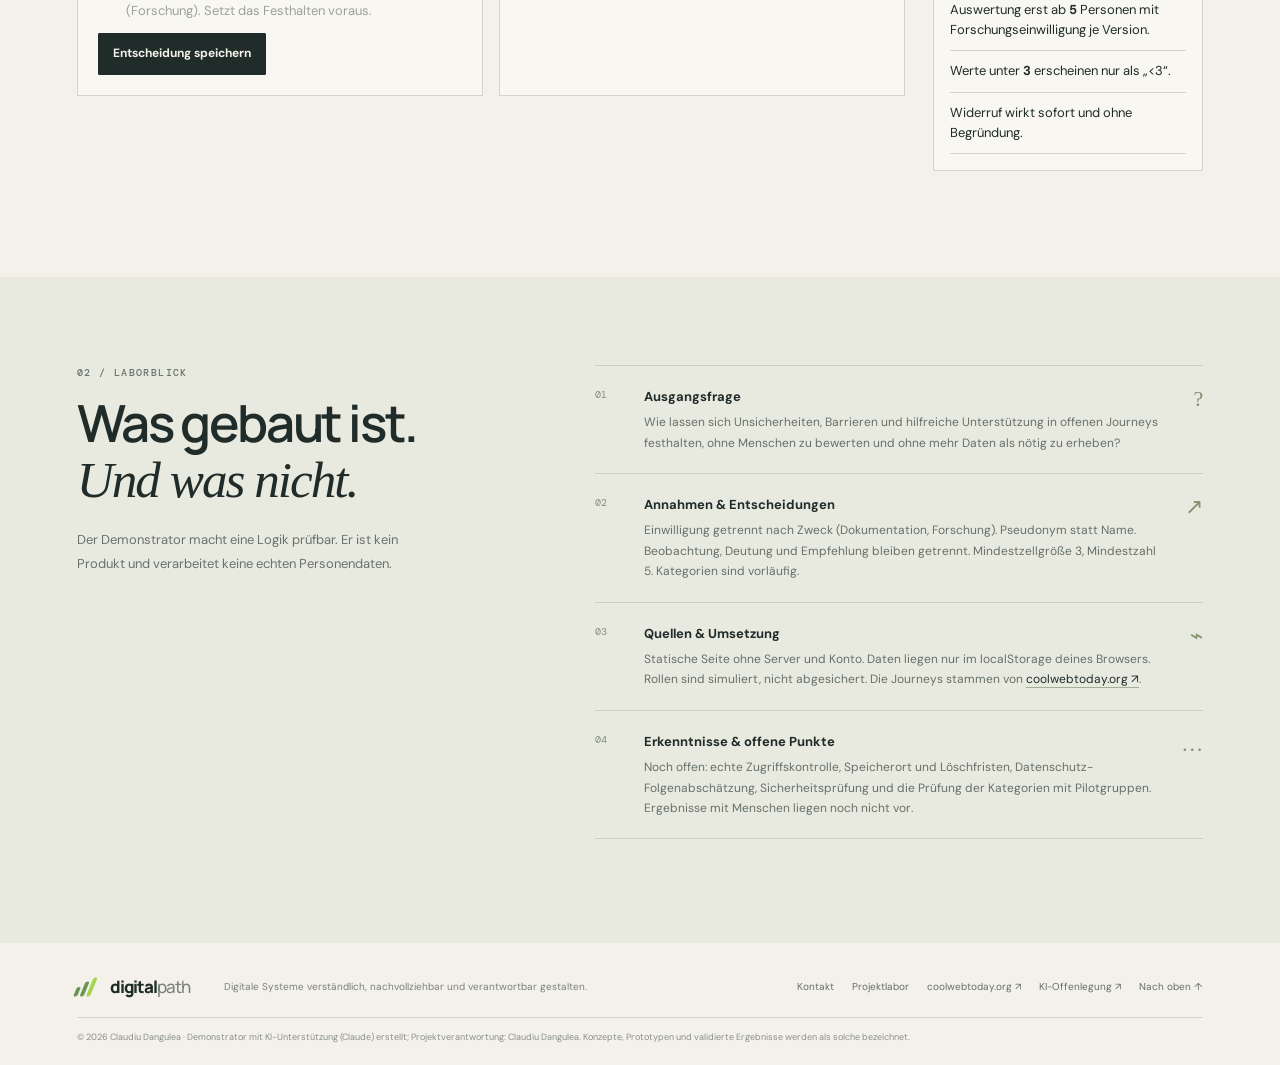
==== commit 8b552148: "Demonstrator: Stufen wie auf coolwebtoday.org benannt Co-Authored-By: Claude Opus 5.5 <noreply@anthr" ====
--- a/demonstrator/index.html
+++ b/demonstrator/index.html
@@ -51,12 +51,12 @@
       <aside class="stages" aria-labelledby="stages-title">
         <p class="eyebrow" id="stages-title">Reifegrad des Vorhabens</p>
         <ol>
-          <li><div><b>Methoden und Architektur</b><small>Modelle, Kategorien, manuelle Prototypen</small></div></li>
-          <li class="is-now" aria-current="step"><div><b>Digitaler Demonstrator</b><small>Diese Seite: Logik zum Ausprobieren, ohne Server</small></div></li>
-          <li><div><b>Pop-up-Pilot</b><small>Begrenzte Erprobung mit Partnern</small></div></li>
-          <li><div><b>Pilotstudio</b><small>Mehrere Zielgruppen, dauerhafter Betrieb</small></div></li>
+          <li><div><b>Methode und Werkstatt</b><small>Framework, Journeys und Capability-Modell; die Toolwerkstatt ist online</small></div></li>
+          <li class="is-now" aria-current="step"><div><b>Digitaler Demonstrator</b><small>Diese Seite: erste Fassung zum Ausprobieren, ohne Server</small></div></li>
+          <li><div><b>Pop-up-Pilot</b><small>Mobiles Living Lab an wechselnden Orten, mit begrenzter Teilnehmerzahl</small></div></li>
+          <li><div><b>Fester Pilotstandort</b><small>Erst nach nachgewiesener Nachfrage und gesicherter Finanzierung</small></div></li>
         </ol>
-        <p class="stages-note">Gebaut ist nur Stufe 02, als Demonstrator. Getestet mit Menschen ist noch nichts.</p>
+        <p class="stages-note">Diese Seite gehört zu Stufe 02. Mit Menschen getestet ist noch nichts.</p>
       </aside>
     </section>
 
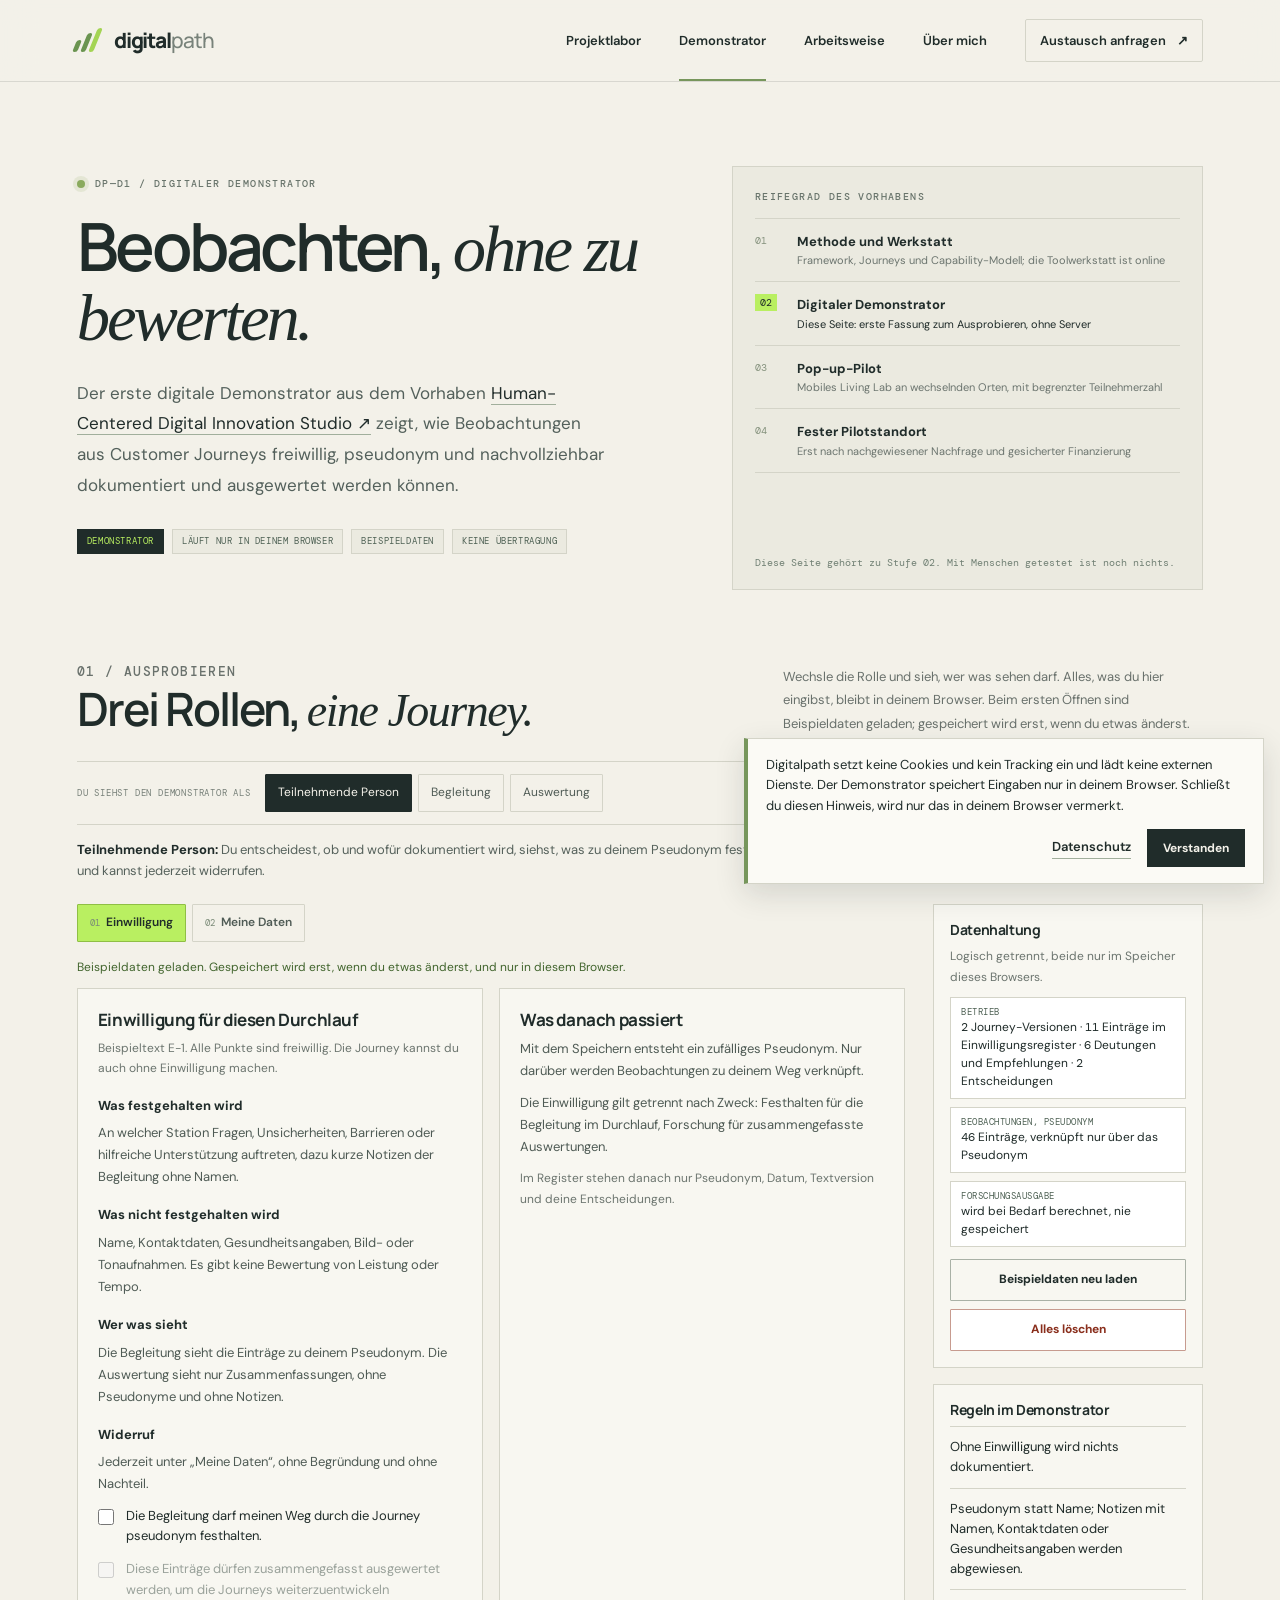
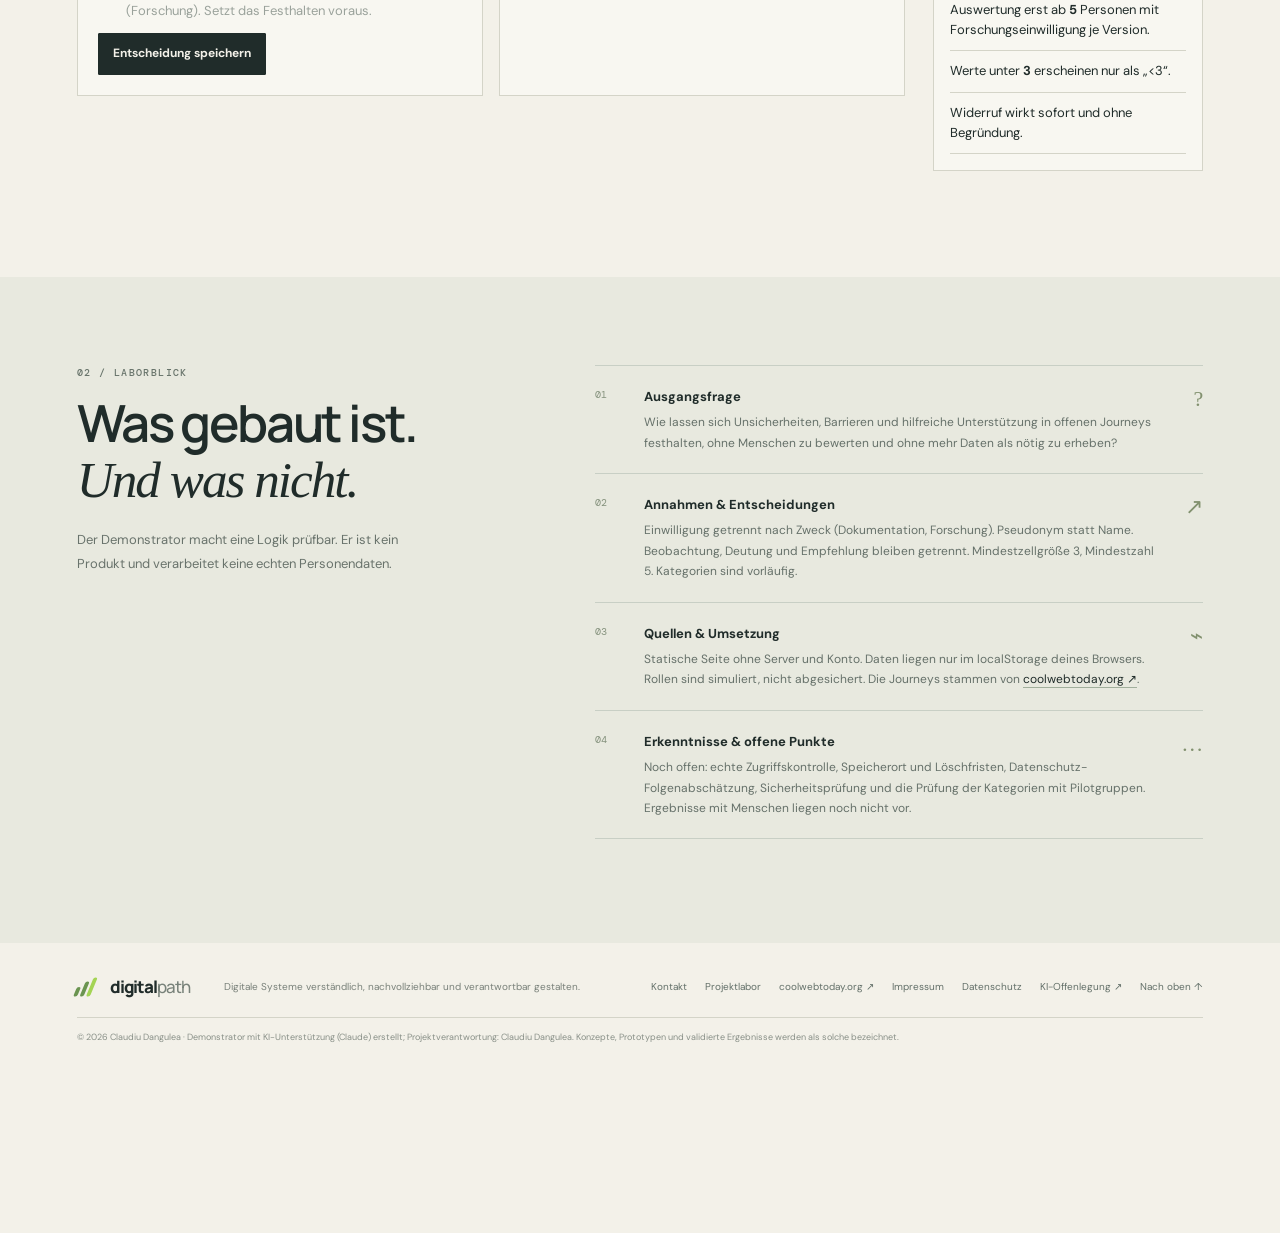
==== commit 26e5f394: "Lokale Schriften, Impressum, Datenschutz und Datenschutzhinweis Der Demonstrator lud Google Fonts un" ====
--- a/demonstrator/index.html
+++ b/demonstrator/index.html
@@ -5,14 +5,21 @@
   <meta name="viewport" content="width=device-width, initial-scale=1">
   <meta name="theme-color" content="#f3f1e9">
   <meta name="description" content="Erster digitaler Demonstrator im Digitalpath-Projektlabor: Beobachtungen aus Customer Journeys freiwillig, pseudonym und nachvollziehbar dokumentieren und auswerten. Läuft nur im Browser, mit Beispieldaten.">
-  <meta property="og:title" content="Digitaler Demonstrator — Digitalpath">
+  <meta property="og:title" content="Digitaler Demonstrator · Digitalpath">
   <meta property="og:description" content="Beobachten, ohne zu bewerten: Einwilligung, Widerruf, pseudonyme Dokumentation, getrennte Deutung und aggregierte Auswertung.">
   <meta property="og:type" content="website">
-  <title>Digitaler Demonstrator — Digitalpath</title>
+  <title>Digitaler Demonstrator · Digitalpath</title>
+  <link rel="canonical" href="https://www.digitalpath.at/demonstrator/">
+  <meta property="og:url" content="https://www.digitalpath.at/demonstrator/">
+  <meta property="og:site_name" content="Digitalpath">
+  <meta property="og:locale" content="de_AT">
+  <meta property="og:image" content="https://www.digitalpath.at/assets/og-digitalpath.jpg">
+  <meta property="og:image:width" content="1200">
+  <meta property="og:image:height" content="630">
+  <meta property="og:image:alt" content="Digitalpath – Offenes Projektlabor: Ideen prüfen. Systeme verstehen.">
+  <meta name="twitter:card" content="summary_large_image">
   <link rel="icon" href="../assets/favicon.svg" type="image/svg+xml">
-  <link rel="preconnect" href="https://fonts.googleapis.com">
-  <link rel="preconnect" href="https://fonts.gstatic.com" crossorigin>
-  <link href="https://fonts.googleapis.com/css2?family=DM+Mono:wght@400;500&family=DM+Sans:wght@400;500;600;700&family=Manrope:wght@400;500;600;700;800&display=swap" rel="stylesheet">
+  <link rel="stylesheet" href="../fonts.css">
   <link rel="stylesheet" href="../styles.css">
   <link rel="stylesheet" href="demonstrator.css">
   <script src="../script.js" defer></script>
@@ -63,7 +70,7 @@
     <section class="section-pad demo-section" id="demonstrator" aria-labelledby="demo-title">
       <div class="demo-head">
         <div><p class="eyebrow">01 / Ausprobieren</p><h2 id="demo-title">Drei Rollen, <em>eine Journey.</em></h2></div>
-        <p>Wechsle die Rolle und sieh, wer was sehen darf. Alles, was du hier eingibst, bleibt in deinem Browser. Beim ersten Öffnen sind Beispieldaten geladen.</p>
+        <p>Wechsle die Rolle und sieh, wer was sehen darf. Alles, was du hier eingibst, bleibt in deinem Browser. Beim ersten Öffnen sind Beispieldaten geladen; gespeichert wird erst, wenn du etwas änderst.</p>
       </div>
 
       <div class="role-bar" role="group" aria-label="Rolle wählen">
@@ -113,6 +120,6 @@
     </section>
   </main>
 
-  <footer class="site-footer"><a class="wordmark footer-mark" href="../"><span class="brand-mark" aria-hidden="true"><i></i><i></i><i></i></span><span>digital<span class="wordmark-light">path</span></span></a><span>Digitale Systeme verständlich, nachvollziehbar und verantwortbar gestalten.</span><div class="footer-links"><a href="mailto:claudiu@dangulea.at">Kontakt</a><a href="../#labor">Projektlabor</a><a href="https://www.coolwebtoday.org" target="_blank" rel="noreferrer">coolwebtoday.org ↗</a><a href="https://github.com/intiequals1/digitalpath-site/blob/main/AI_USAGE.md">KI-Offenlegung ↗</a><a href="#start">Nach oben ↑</a></div><small>© <span id="year">2026</span> Claudiu Dangulea · Demonstrator mit KI-Unterstützung (Claude) erstellt; Projektverantwortung: Claudiu Dangulea. Konzepte, Prototypen und validierte Ergebnisse werden als solche bezeichnet.</small></footer>
+  <footer class="site-footer"><a class="wordmark footer-mark" href="../"><span class="brand-mark" aria-hidden="true"><i></i><i></i><i></i></span><span>digital<span class="wordmark-light">path</span></span></a><span>Digitale Systeme verständlich, nachvollziehbar und verantwortbar gestalten.</span><div class="footer-links"><a href="mailto:claudiu@dangulea.at">Kontakt</a><a href="../#labor">Projektlabor</a><a href="https://www.coolwebtoday.org" target="_blank" rel="noreferrer">coolwebtoday.org ↗</a><a href="../impressum.html">Impressum</a><a href="../datenschutz.html">Datenschutz</a><a href="https://github.com/intiequals1/digitalpath-site/blob/main/AI_USAGE.md">KI-Offenlegung ↗</a><a href="#start">Nach oben ↑</a></div><small>© <span id="year">2026</span> Claudiu Dangulea · Demonstrator mit KI-Unterstützung (Claude) erstellt; Projektverantwortung: Claudiu Dangulea. Konzepte, Prototypen und validierte Ergebnisse werden als solche bezeichnet.</small></footer>
 </body>
 </html>
--- a/fonts.css
+++ b/fonts.css
@@ -0,0 +1,75 @@
+/* DM Sans, Manrope und DM Mono, lokal von www.digitalpath.at ausgeliefert (keine Google-Fonts-Server).
+   Quelle: Fontsource 5.3.0 (@fontsource-variable/dm-sans, @fontsource-variable/manrope, @fontsource/dm-mono).
+   Lizenz: SIL Open Font License 1.1, siehe assets/fonts/OFL-*.txt. */
+
+@font-face {
+  font-family: 'DM Sans';
+  font-style: normal;
+  font-weight: 400 700;
+  font-display: swap;
+  src: url(assets/fonts/dm-sans-latin-ext-wght-normal.woff2) format('woff2-variations');
+  unicode-range: U+0100-02BA,U+02BD-02C5,U+02C7-02CC,U+02CE-02D7,U+02DD-02FF,U+0304,U+0308,U+0329,U+1D00-1DBF,U+1E00-1E9F,U+1EF2-1EFF,U+2020,U+20A0-20AB,U+20AD-20C0,U+2113,U+2C60-2C7F,U+A720-A7FF;
+}
+
+@font-face {
+  font-family: 'DM Sans';
+  font-style: normal;
+  font-weight: 400 700;
+  font-display: swap;
+  src: url(assets/fonts/dm-sans-latin-wght-normal.woff2) format('woff2-variations');
+  unicode-range: U+0000-00FF,U+0131,U+0152-0153,U+02BB-02BC,U+02C6,U+02DA,U+02DC,U+0304,U+0308,U+0329,U+2000-206F,U+20AC,U+2122,U+2191,U+2193,U+2212,U+2215,U+FEFF,U+FFFD;
+}
+
+@font-face {
+  font-family: 'Manrope';
+  font-style: normal;
+  font-weight: 400 800;
+  font-display: swap;
+  src: url(assets/fonts/manrope-latin-ext-wght-normal.woff2) format('woff2-variations');
+  unicode-range: U+0100-02BA,U+02BD-02C5,U+02C7-02CC,U+02CE-02D7,U+02DD-02FF,U+0304,U+0308,U+0329,U+1D00-1DBF,U+1E00-1E9F,U+1EF2-1EFF,U+2020,U+20A0-20AB,U+20AD-20C0,U+2113,U+2C60-2C7F,U+A720-A7FF;
+}
+
+@font-face {
+  font-family: 'Manrope';
+  font-style: normal;
+  font-weight: 400 800;
+  font-display: swap;
+  src: url(assets/fonts/manrope-latin-wght-normal.woff2) format('woff2-variations');
+  unicode-range: U+0000-00FF,U+0131,U+0152-0153,U+02BB-02BC,U+02C6,U+02DA,U+02DC,U+0304,U+0308,U+0329,U+2000-206F,U+20AC,U+2122,U+2191,U+2193,U+2212,U+2215,U+FEFF,U+FFFD;
+}
+
+@font-face {
+  font-family: 'DM Mono';
+  font-style: normal;
+  font-weight: 400;
+  font-display: swap;
+  src: url(assets/fonts/dm-mono-latin-ext-400-normal.woff2) format('woff2');
+  unicode-range: U+0100-02BA,U+02BD-02C5,U+02C7-02CC,U+02CE-02D7,U+02DD-02FF,U+0304,U+0308,U+0329,U+1D00-1DBF,U+1E00-1E9F,U+1EF2-1EFF,U+2020,U+20A0-20AB,U+20AD-20C0,U+2113,U+2C60-2C7F,U+A720-A7FF;
+}
+
+@font-face {
+  font-family: 'DM Mono';
+  font-style: normal;
+  font-weight: 400;
+  font-display: swap;
+  src: url(assets/fonts/dm-mono-latin-400-normal.woff2) format('woff2');
+  unicode-range: U+0000-00FF,U+0131,U+0152-0153,U+02BB-02BC,U+02C6,U+02DA,U+02DC,U+0304,U+0308,U+0329,U+2000-206F,U+20AC,U+2122,U+2191,U+2193,U+2212,U+2215,U+FEFF,U+FFFD;
+}
+
+@font-face {
+  font-family: 'DM Mono';
+  font-style: normal;
+  font-weight: 500;
+  font-display: swap;
+  src: url(assets/fonts/dm-mono-latin-ext-500-normal.woff2) format('woff2');
+  unicode-range: U+0100-02BA,U+02BD-02C5,U+02C7-02CC,U+02CE-02D7,U+02DD-02FF,U+0304,U+0308,U+0329,U+1D00-1DBF,U+1E00-1E9F,U+1EF2-1EFF,U+2020,U+20A0-20AB,U+20AD-20C0,U+2113,U+2C60-2C7F,U+A720-A7FF;
+}
+
+@font-face {
+  font-family: 'DM Mono';
+  font-style: normal;
+  font-weight: 500;
+  font-display: swap;
+  src: url(assets/fonts/dm-mono-latin-500-normal.woff2) format('woff2');
+  unicode-range: U+0000-00FF,U+0131,U+0152-0153,U+02BB-02BC,U+02C6,U+02DA,U+02DC,U+0304,U+0308,U+0329,U+2000-206F,U+20AC,U+2122,U+2191,U+2193,U+2212,U+2215,U+FEFF,U+FFFD;
+}
--- a/styles.css
+++ b/styles.css
@@ -16,3 +16,6 @@
 .contribute-actions{display:flex;align-items:center;gap:20px;flex-wrap:wrap;margin-top:22px}
 .contribute-note{font:10px var(--mono);color:#718074;margin-top:16px!important}
 @media(max-width:700px){.contribute-section{padding-bottom:75px}.contribute-inner{grid-template-columns:1fr;gap:24px;padding:28px 22px}}
+
+/* Datenschutzhinweis (script.js): Information ohne Einwilligungsabfrage */
+.privacy-notice{position:fixed;z-index:60;right:16px;bottom:16px;left:16px;max-width:520px;margin-left:auto;padding:16px 18px;background:#fbfaf5;color:var(--ink);border:1px solid var(--line);border-left:4px solid #77965c;box-shadow:0 10px 28px rgba(32,44,42,.14);font-size:13px;line-height:1.6}.privacy-notice p{margin:0 0 12px}.privacy-notice-actions{display:flex;align-items:center;justify-content:flex-end;flex-wrap:wrap;gap:16px}.privacy-notice-actions a{border-bottom:1px solid #a1af9c;font-weight:600}.privacy-notice-actions a:hover{color:var(--accent-dark)}.privacy-notice-actions button{font:700 12px var(--sans);padding:11px 16px;border:0;background:var(--ink);color:var(--paper);cursor:pointer}.privacy-notice-actions button:hover{background:#40564c}@media print{.privacy-notice{display:none}}
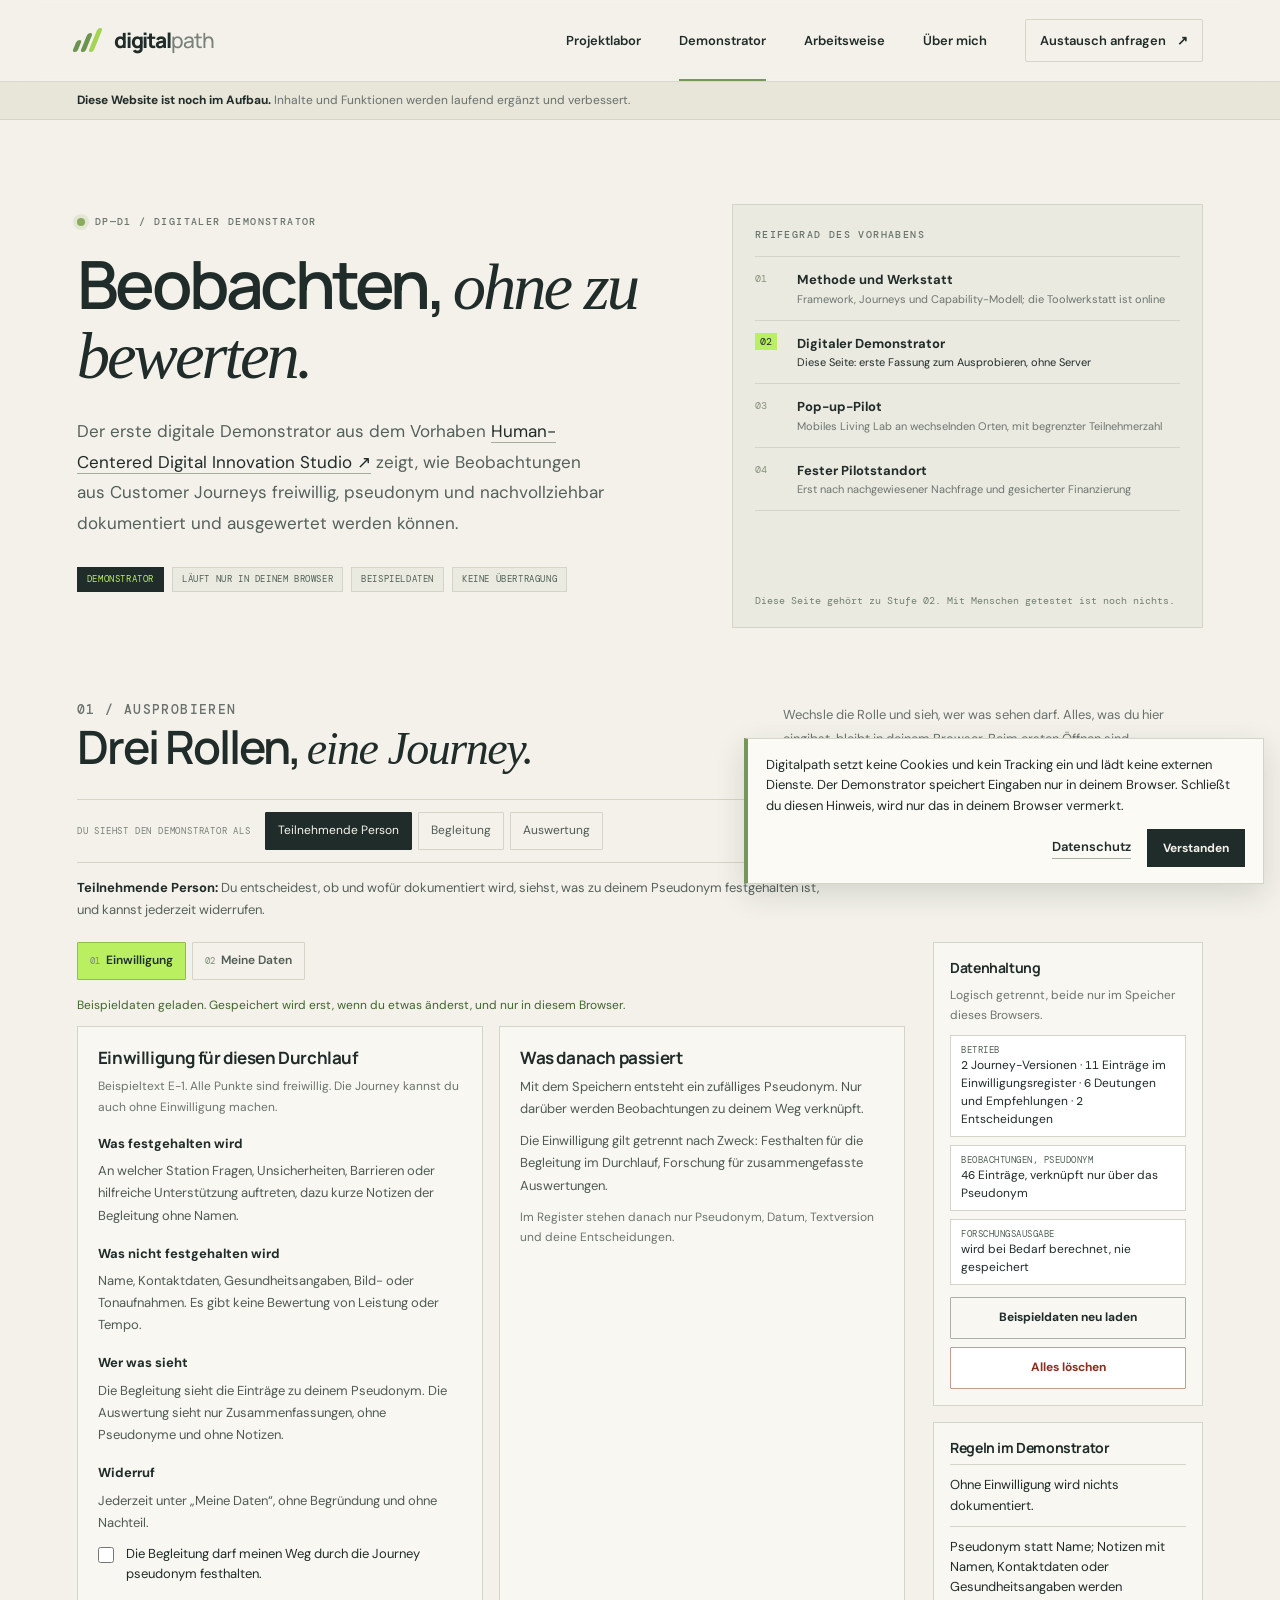
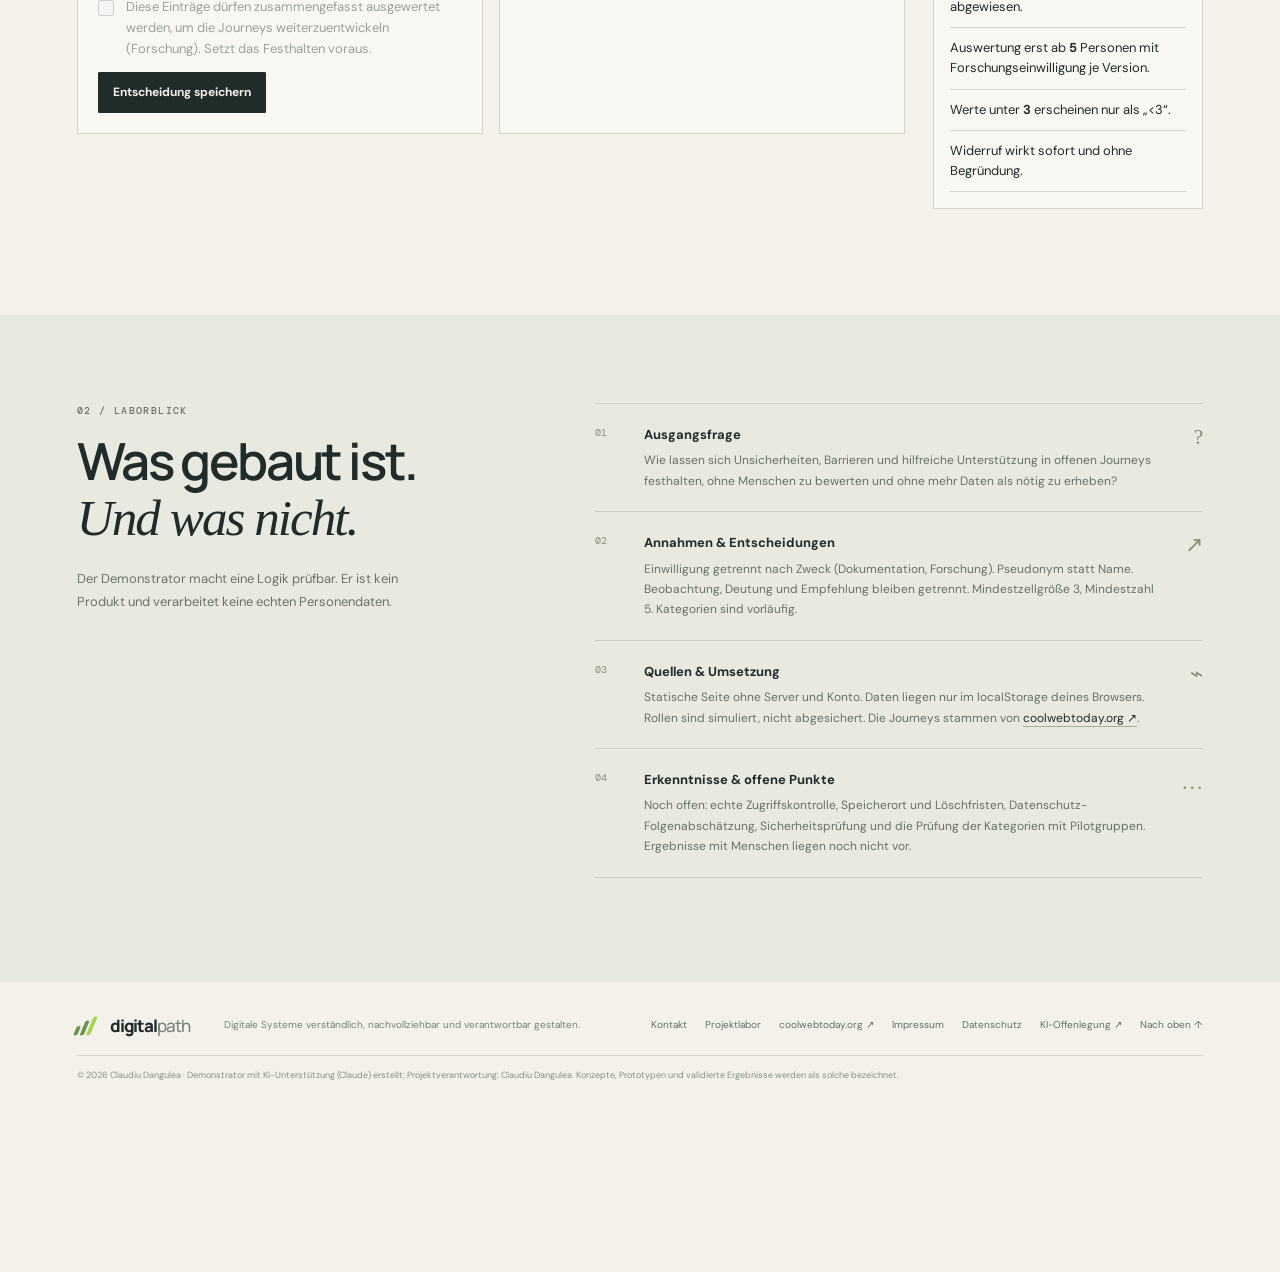
==== commit 174ecc29: "Hinweis im Aufbau; Satz zur Verbraucherschlichtung entfernt Unter der Kopfzeile jeder Seite steht de" ====
--- a/demonstrator/index.html
+++ b/demonstrator/index.html
@@ -41,6 +41,7 @@
       <a class="nav-contact" href="../#kontakt">Austausch anfragen <span aria-hidden="true">↗</span></a>
     </nav>
   </header>
+  <aside class="site-notice" aria-label="Hinweis zum Entwicklungsstand"><p><strong>Diese Website ist noch im Aufbau.</strong> Inhalte und Funktionen werden laufend ergänzt und verbessert.</p></aside>
 
   <main id="hauptinhalt">
     <section class="hero demo-hero" id="start" aria-labelledby="hero-title">
--- a/styles.css
+++ b/styles.css
@@ -19,3 +19,6 @@
 
 /* Datenschutzhinweis (script.js): Information ohne Einwilligungsabfrage */
 .privacy-notice{position:fixed;z-index:60;right:16px;bottom:16px;left:16px;max-width:520px;margin-left:auto;padding:16px 18px;background:#fbfaf5;color:var(--ink);border:1px solid var(--line);border-left:4px solid #77965c;box-shadow:0 10px 28px rgba(32,44,42,.14);font-size:13px;line-height:1.6}.privacy-notice p{margin:0 0 12px}.privacy-notice-actions{display:flex;align-items:center;justify-content:flex-end;flex-wrap:wrap;gap:16px}.privacy-notice-actions a{border-bottom:1px solid #a1af9c;font-weight:600}.privacy-notice-actions a:hover{color:var(--accent-dark)}.privacy-notice-actions button{font:700 12px var(--sans);padding:11px 16px;border:0;background:var(--ink);color:var(--paper);cursor:pointer}.privacy-notice-actions button:hover{background:#40564c}@media print{.privacy-notice{display:none}}
+
+/* Hinweis zum Entwicklungsstand */
+.site-notice{border-bottom:1px solid var(--line);background:var(--paper-deep);color:var(--muted);font-size:12px;line-height:1.6;padding:9px max(6vw,24px)}.site-notice p{max-width:var(--page);margin:0 auto}.site-notice strong{color:var(--ink)}
